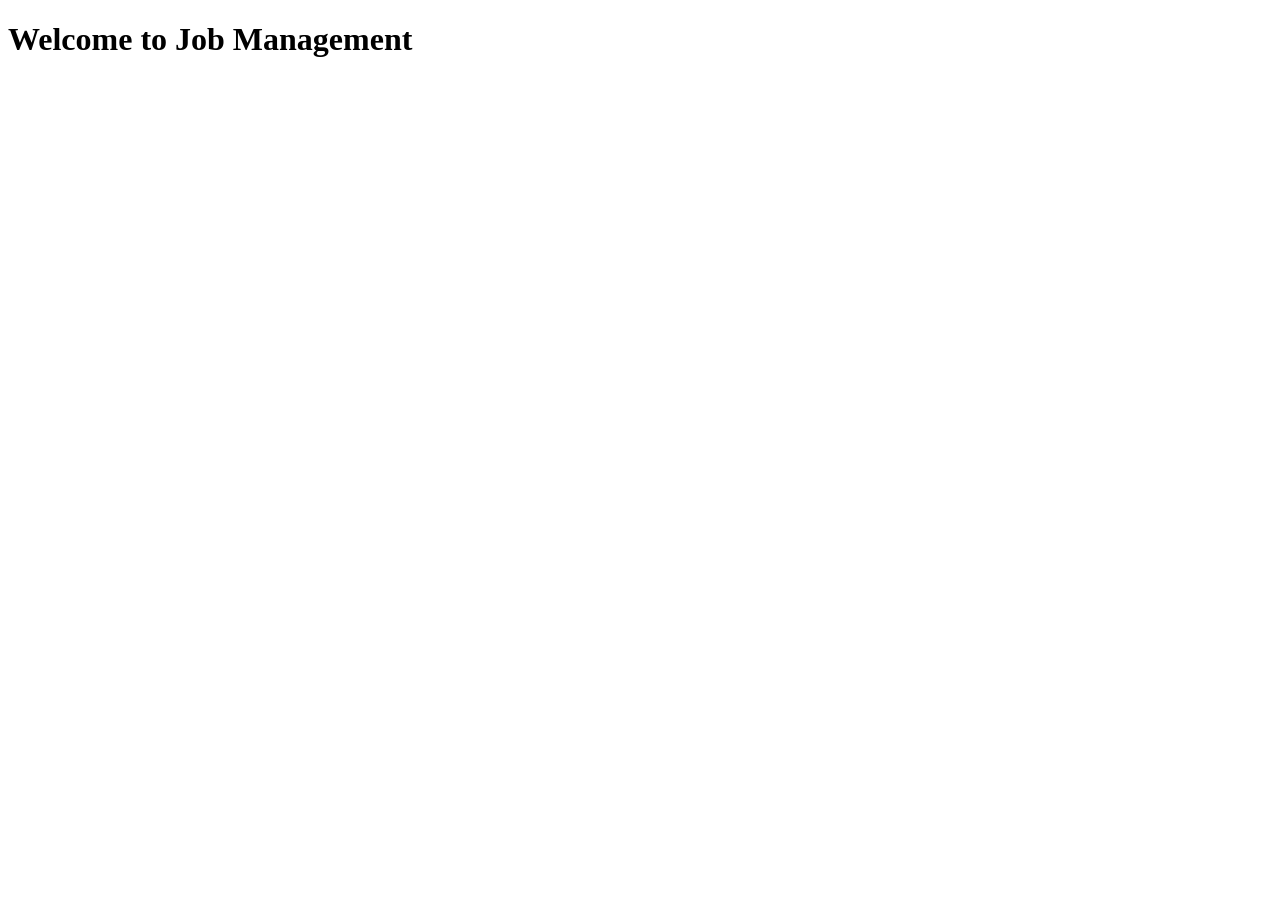
==== index.html @ 69844cc1 "first commit" ====
<!DOCTYPE html>
<html lang="en">
<head>
    <meta charset="UTF-8">
    <meta name="viewport" content="width=device-width, initial-scale=1.0">
    <title>Document</title>
</head>
<body>
    <h1>Welcome to Job Management</h1>
</body>
</html>
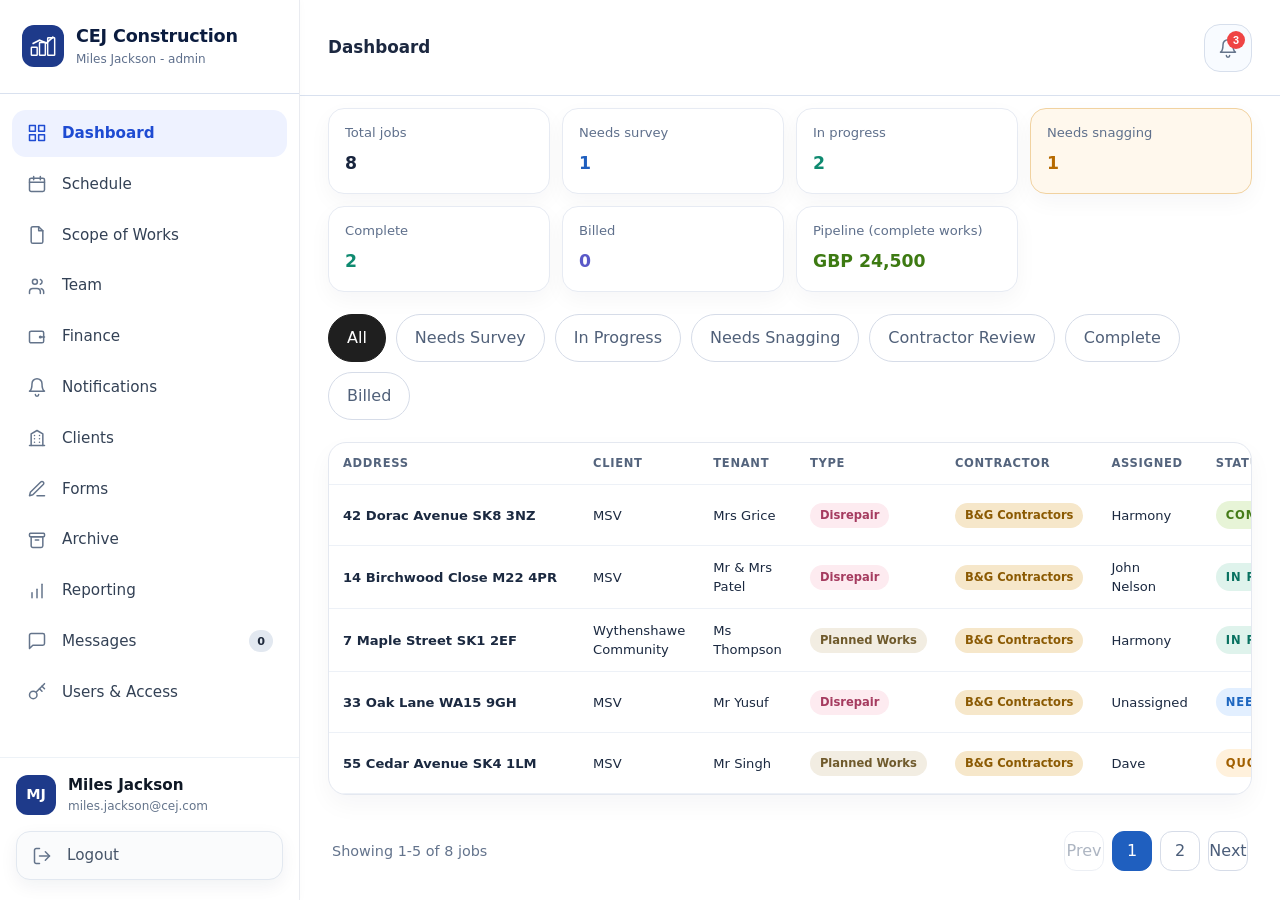
==== commit f461dbf9: "first commit" ====
--- a/index.html
+++ b/index.html
@@ -3,9 +3,108 @@
 <head>
     <meta charset="UTF-8">
     <meta name="viewport" content="width=device-width, initial-scale=1.0">
-    <title>Document</title>
+    <title>CEJ Construction - Dashboard</title>
+    <link rel="stylesheet" href="style.css">
 </head>
 <body>
-    <h1>Welcome to Job Management</h1>
+    <div class="app-shell">
+        <div class="sidebar-backdrop" id="sidebarBackdrop" hidden></div>
+        <aside class="sidebar" id="sidebar">
+            <div class="sidebar__header">
+                <button class="sidebar-close" id="sidebarClose" type="button" aria-label="Close navigation menu">
+                    <svg viewBox="0 0 24 24">
+                        <path d="M6 6l12 12"></path>
+                        <path d="M18 6L6 18"></path>
+                    </svg>
+                </button>
+                <div class="brand">
+                    <div class="brand__logo" aria-hidden="true">
+                        <svg viewBox="0 0 48 48" class="brand__logo-svg">
+                            <rect x="4" y="26" width="10" height="14" rx="1" stroke="white" stroke-width="2.5" fill="none"></rect>
+                            <rect x="18" y="18" width="10" height="22" rx="1" stroke="white" stroke-width="2.5" fill="none"></rect>
+                            <rect x="32" y="10" width="12" height="30" rx="1" stroke="white" stroke-width="2.5" fill="none"></rect>
+                            <path d="M6 20L18 14L30 19L42 8" stroke="white" stroke-width="3" fill="none"></path>
+                        </svg>
+                    </div>
+                    <div class="brand__text">
+                        <h1>CEJ Construction</h1>
+                        <p>Miles Jackson - admin</p>
+                    </div>
+                </div>
+            </div>
+
+            <nav class="sidebar__nav" id="sidebarNav" aria-label="Primary"></nav>
+
+            <div class="sidebar__footer">
+                <div class="profile-card">
+                    <div class="profile-card__avatar">MJ</div>
+                    <div class="profile-card__info">
+                        <strong>Miles Jackson</strong>
+                        <span>miles.jackson@cej.com</span>
+                    </div>
+                </div>
+                <button class="logout-button" type="button">
+                    <span class="menu-icon" aria-hidden="true">
+                        <svg viewBox="0 0 24 24">
+                            <path d="M9 21H5a2 2 0 0 1-2-2V5a2 2 0 0 1 2-2h4"></path>
+                            <path d="M16 17l5-5-5-5"></path>
+                            <path d="M21 12H9"></path>
+                        </svg>
+                    </span>
+                    <span>Logout</span>
+                </button>
+            </div>
+        </aside>
+
+        <main class="main content-area">
+            <header class="topbar content-header" id="appHeader">
+                <div class="page-title" id="contentHeaderTitle">Dashboard</div>
+                <div class="topbar-right header-actions" id="topbarActions">
+                    <button class="notification-button" id="notificationToggle" type="button" aria-label="Show notifications" aria-expanded="false">
+                        <span class="menu-icon" aria-hidden="true">
+                            <svg viewBox="0 0 24 24">
+                                <path d="M6 8a6 6 0 1 1 12 0c0 7 3 9 3 9H3s3-2 3-9"></path>
+                                <path d="M10 21a2 2 0 0 0 4 0"></path>
+                            </svg>
+                        </span>
+                        <span class="notification-button__badge">3</span>
+                    </button>
+                    <button class="menu-toggle" id="sidebarToggle" type="button" aria-label="Open navigation menu" aria-expanded="false" aria-controls="sidebar">
+                        <svg viewBox="0 0 24 24">
+                            <line x1="4" y1="7" x2="20" y2="7"></line>
+                            <line x1="4" y1="12" x2="20" y2="12"></line>
+                            <line x1="4" y1="17" x2="20" y2="17"></line>
+                        </svg>
+                    </button>
+                    <div class="notification-card" id="notificationCard" hidden>
+                        <div class="notification-card__header">
+                            <strong>Notifications</strong>
+                            <span>3 new</span>
+                        </div>
+                        <div class="notification-list" id="notificationList"></div>
+                    </div>
+                </div>
+            </header>
+
+            <section class="content page-content" id="content">
+                <div class="page active page-layout" id="pageContent"></div>
+            </section>
+        </main>
+    </div>
+
+    <script src="js/sidebar.js"></script>
+    <script src="js/pages/dashboard.js"></script>
+    <script src="js/pages/schedule.js"></script>
+    <script src="js/pages/scope.js"></script>
+    <script src="js/pages/team.js"></script>
+    <script src="js/pages/finance.js"></script>
+    <script src="js/pages/notifications.js"></script>
+    <script src="js/pages/clients.js"></script>
+    <script src="js/pages/forms.js"></script>
+    <script src="js/pages/archive.js"></script>
+    <script src="js/pages/reporting.js"></script>
+    <script src="js/pages/messages.js"></script>
+    <script src="js/pages/access.js"></script>
+    <script src="js/app.js"></script>
 </body>
-</html>+</html>
--- a/style.css
+++ b/style.css
@@ -0,0 +1,1435 @@
+* {
+    box-sizing: border-box;
+}
+
+[hidden] {
+    display: none !important;
+}
+
+:root {
+    --bg: #f4f6fb;
+    --panel: #ffffff;
+    --border: #e6e8f0;
+    --text: #18243d;
+    --muted: #6f7a8f;
+    --accent: #f4f7ff;
+    --accent-strong: #2f6df6;
+    --danger: #eb5757;
+    --shadow: 0 20px 45px rgba(24, 36, 61, 0.08);
+}
+
+body {
+    margin: 0;
+    min-height: 100vh;
+    font-family: "Segoe UI", Tahoma, Geneva, Verdana, sans-serif;
+    background:
+        radial-gradient(circle at top left, rgba(47, 109, 246, 0.08), transparent 30%),
+        linear-gradient(180deg, #f8faff 0%, var(--bg) 100%);
+    color: var(--text);
+}
+
+.app-shell {
+    display: flex;
+    min-height: 100vh;
+}
+
+.sidebar {
+    width: 246px;
+    background: var(--panel);
+    border-right: 1px solid var(--border);
+    display: flex;
+    flex-direction: column;
+}
+
+.sidebar__header {
+    padding: 22px 16px 18px;
+    border-bottom: 1px solid var(--border);
+}
+
+.brand {
+    display: flex;
+    align-items: center;
+    gap: 12px;
+}
+
+.brand__logo {
+    width: 44px;
+    height: 44px;
+    border-radius: 12px;
+    background: linear-gradient(135deg, #192848, #2f6df6);
+    display: grid;
+    place-items: center;
+    flex-shrink: 0;
+}
+
+.brand__logo-svg {
+    width: 26px;
+    height: 26px;
+    fill: #f8fbff;
+    stroke: #f8fbff;
+}
+
+.brand__text h1 {
+    margin: 0;
+    font-size: 1.6rem;
+    line-height: 1.2;
+}
+
+.brand__text p {
+    margin: 4px 0 0;
+    color: var(--muted);
+    font-size: 0.95rem;
+}
+
+.sidebar__nav {
+    padding: 14px 0;
+    flex: 1;
+}
+
+.nav-item {
+    display: flex;
+    align-items: center;
+    gap: 14px;
+    width: 100%;
+    padding: 14px 20px;
+    border: 0;
+    border-left: 3px solid transparent;
+    background: transparent;
+    color: var(--muted);
+    font: inherit;
+    text-align: left;
+    cursor: pointer;
+    transition: background-color 0.2s ease, color 0.2s ease, border-color 0.2s ease;
+}
+
+.nav-item:hover {
+    background: #fafbfe;
+    color: var(--text);
+}
+
+.nav-item.is-active {
+    background: var(--accent);
+    border-left-color: var(--accent-strong);
+    color: var(--text);
+    font-weight: 600;
+}
+
+.menu-icon {
+    width: 20px;
+    height: 20px;
+    display: inline-flex;
+    align-items: center;
+    justify-content: center;
+    color: #8a94ab;
+    flex-shrink: 0;
+}
+
+.nav-item.is-active .menu-icon,
+.logout-button:hover .menu-icon {
+    color: var(--accent-strong);
+}
+
+.menu-icon svg {
+    width: 20px;
+    height: 20px;
+    fill: none;
+    stroke: currentColor;
+    stroke-width: 1.8;
+    stroke-linecap: round;
+    stroke-linejoin: round;
+}
+
+.nav-item__label {
+    flex: 1;
+}
+
+.nav-item__badge {
+    min-width: 22px;
+    height: 22px;
+    border-radius: 999px;
+    background: var(--danger);
+    color: #fff;
+    display: inline-flex;
+    align-items: center;
+    justify-content: center;
+    font-size: 0.75rem;
+    font-weight: 700;
+    padding: 0 6px;
+}
+
+.sidebar__footer {
+    padding: 16px;
+    border-top: 1px solid var(--border);
+    background: linear-gradient(180deg, rgba(244, 247, 255, 0.3), rgba(244, 247, 255, 0.8));
+}
+
+.profile-card {
+    display: flex;
+    align-items: center;
+    gap: 12px;
+    margin-bottom: 14px;
+}
+
+.profile-card__avatar {
+    width: 42px;
+    height: 42px;
+    border-radius: 50%;
+    background: linear-gradient(135deg, #ffb36b, #ff7f50);
+    color: #fff;
+    display: grid;
+    place-items: center;
+    font-weight: 700;
+}
+
+.profile-card__info {
+    display: flex;
+    flex-direction: column;
+    min-width: 0;
+}
+
+.profile-card__info strong {
+    font-size: 0.95rem;
+}
+
+.profile-card__info span {
+    color: var(--muted);
+    font-size: 0.83rem;
+    white-space: nowrap;
+    overflow: hidden;
+    text-overflow: ellipsis;
+}
+
+.logout-button {
+    width: 100%;
+    display: flex;
+    align-items: center;
+    gap: 12px;
+    border: 0;
+    border-radius: 12px;
+    background: #fff;
+    padding: 12px 14px;
+    color: var(--text);
+    font: inherit;
+    cursor: pointer;
+    box-shadow: 0 6px 18px rgba(24, 36, 61, 0.06);
+}
+.content-area{
+    display: flex;
+    flex-direction: column;
+    width: 100%;
+    overflow: hidden;
+}
+.page-content {
+    flex: 1;
+    background: #f8faff;
+    display: flex;
+    flex-direction: column;
+    min-width: 0;
+}
+
+.content-header {
+    height: 96px;
+    padding: 22px 28px;
+    border-bottom: 1px solid var(--border);
+    display: flex;
+    align-items: center;
+    justify-content: space-between;
+    gap: 20px;
+    background: rgba(255, 255, 255, 0.8);
+    backdrop-filter: blur(10px);
+}
+
+.content-header__title-group h2 {
+    margin: 0;
+    font-size: 2rem;
+}
+
+.search-box {
+    width: min(100%, 560px);
+    display: flex;
+    align-items: center;
+    gap: 10px;
+    background: #f6f8fd;
+    border: 1px solid #cfd7ea;
+    border-radius: 999px;
+    padding: 0 16px;
+    height: 52px;
+}
+
+.search-box input {
+    flex: 1;
+    border: 0;
+    outline: 0;
+    background: transparent;
+    font: inherit;
+    color: var(--text);
+}
+
+
+
+.page-card {
+    background: #fff;
+    border: 1px solid #dce3f4;
+    border-radius: 28px;
+    box-shadow: var(--shadow);
+}
+
+.hero-panel {
+    padding: 22px;
+    margin-bottom: 28px;
+}
+
+.hero-panel__top {
+    display: flex;
+    align-items: flex-start;
+    justify-content: space-between;
+    gap: 20px;
+    margin-bottom: 18px;
+}
+
+.hero-panel__title-row {
+    display: flex;
+    align-items: center;
+    gap: 12px;
+    margin-bottom: 8px;
+}
+
+.hero-panel__title-row h3 {
+    margin: 0;
+    font-size: 1.9rem;
+}
+
+.status-pill {
+    display: inline-flex;
+    align-items: center;
+    height: 28px;
+    border-radius: 999px;
+    padding: 0 12px;
+    font-size: 0.78rem;
+    font-weight: 700;
+    letter-spacing: 0.08em;
+    text-transform: uppercase;
+}
+
+.status-pill--green {
+    background: #e4f8ea;
+    color: #1f9d58;
+}
+
+.hero-panel__top p,
+.section-heading p,
+.venue-card__meta {
+    margin: 0;
+    color: var(--muted);
+    line-height: 1.6;
+}
+
+.hero-dots {
+    display: flex;
+    gap: 10px;
+    padding-top: 4px;
+}
+
+.hero-dots span {
+    width: 12px;
+    height: 12px;
+    border-radius: 50%;
+    background: #f7d7d7;
+}
+
+.hero-dots span.is-active {
+    width: 28px;
+    border-radius: 999px;
+    background: #ff6b6b;
+}
+
+.venue-grid {
+    display: grid;
+    grid-template-columns: repeat(3, minmax(0, 1fr));
+    gap: 20px;
+}
+
+.venue-card {
+    overflow: hidden;
+    border: 2px solid #7be3b6;
+    border-radius: 24px;
+    background: #fff;
+}
+
+.venue-card__image-wrap {
+    position: relative;
+    height: 274px;
+    background: linear-gradient(135deg, #d3dff9, #f3f6ff);
+}
+
+.venue-card__image {
+    width: 100%;
+    height: 100%;
+    object-fit: cover;
+    display: block;
+}
+
+.venue-card__badge,
+.venue-card__action {
+    position: absolute;
+    top: 18px;
+}
+
+.venue-card__badge {
+    left: 18px;
+    background: #1fbb73;
+    color: #fff;
+    border-radius: 999px;
+    padding: 9px 14px;
+    font-size: 0.78rem;
+    font-weight: 700;
+}
+
+.venue-card__action {
+    right: 18px;
+    width: 42px;
+    height: 42px;
+    border: 0;
+    border-radius: 50%;
+    background: #fff;
+    color: #ff6b6b;
+    display: grid;
+    place-items: center;
+    box-shadow: 0 10px 20px rgba(24, 36, 61, 0.12);
+}
+
+.venue-card__body {
+    padding: 18px 18px 20px;
+}
+
+.venue-card__title-row,
+.section-heading {
+    display: flex;
+    align-items: flex-start;
+    justify-content: space-between;
+    gap: 16px;
+}
+
+.venue-card__title-row h4,
+.section-heading h3 {
+    margin: 0;
+    font-size: 1.15rem;
+}
+
+.venue-card__rating {
+    color: #ff6b6b;
+    font-weight: 700;
+    white-space: nowrap;
+}
+
+.venue-card__meta {
+    margin-top: 10px;
+}
+
+.state-pill-row,
+.tag-row,
+.venue-card__bottom {
+    display: flex;
+    align-items: center;
+    justify-content: space-between;
+    gap: 12px;
+}
+
+.state-pill-row {
+    margin-top: 16px;
+    justify-content: flex-start;
+}
+
+.state-pill {
+    display: inline-flex;
+    align-items: center;
+    gap: 8px;
+    height: 32px;
+    padding: 0 14px;
+    border-radius: 999px;
+    font-weight: 600;
+}
+
+.state-pill::before {
+    content: "";
+    width: 10px;
+    height: 10px;
+    border-radius: 50%;
+}
+
+.state-pill--active {
+    background: #e8f8ec;
+    color: #1f9d58;
+}
+
+.state-pill--active::before {
+    background: #37c978;
+}
+
+.state-pill--inactive {
+    background: #ffecec;
+    color: #ef6b6b;
+}
+
+.state-pill--inactive::before {
+    background: #ff7b7b;
+}
+
+.tag-row {
+    margin-top: 18px;
+    flex-wrap: wrap;
+    justify-content: flex-start;
+}
+
+.tag {
+    display: inline-flex;
+    align-items: center;
+    min-height: 32px;
+    border-radius: 999px;
+    padding: 6px 14px;
+    font-weight: 600;
+}
+
+.tag--green {
+    background: #e7f8eb;
+    color: #1f9d58;
+}
+
+.tag--pink {
+    background: #fff0f0;
+    color: #da6565;
+}
+
+.venue-card__bottom {
+    margin-top: 18px;
+}
+
+.toggle {
+    width: 48px;
+    height: 28px;
+    border-radius: 999px;
+    background: #dfe4ee;
+    position: relative;
+}
+
+.toggle::after {
+    content: "";
+    position: absolute;
+    top: 4px;
+    left: 4px;
+    width: 20px;
+    height: 20px;
+    border-radius: 50%;
+    background: #fff;
+    box-shadow: 0 3px 8px rgba(24, 36, 61, 0.16);
+}
+
+.toggle.is-on {
+    background: #2fcb7d;
+}
+
+.toggle.is-on::after {
+    left: 24px;
+}
+
+.content-section {
+    padding: 8px 2px 0;
+}
+
+.section-heading {
+    margin-bottom: 18px;
+}
+
+.child-card-grid {
+    display: grid;
+    grid-template-columns: repeat(2, minmax(0, 1fr));
+    gap: 18px;
+}
+
+.child-card {
+    padding: 24px;
+}
+
+.child-card h4 {
+    margin: 0 0 8px;
+    font-size: 1.1rem;
+}
+
+.child-card p {
+    margin: 0;
+    color: var(--muted);
+    line-height: 1.6;
+}
+
+@media (max-width: 900px) {
+    .app-shell {
+        flex-direction: column;
+    }
+
+    .sidebar {
+        width: 100%;
+    }
+
+    .page-content {
+        min-width: 100%;
+    }
+
+    .content-header {
+        height: auto;
+        padding: 18px;
+        flex-direction: column;
+        align-items: stretch;
+    }
+
+    .page-layout {
+        padding: 18px;
+    }
+
+    .hero-panel__top,
+    .section-heading,
+    .venue-card__title-row {
+        flex-direction: column;
+        align-items: flex-start;
+    }
+
+    .venue-grid,
+    .child-card-grid {
+        grid-template-columns: 1fr;
+    }
+}
+
+/* index.html extracted styles */
+/* ----- RESET & GLOBAL ----- */
+        * {
+            margin: 0;
+            padding: 0;
+            box-sizing: border-box;
+        }
+
+        body {
+            font-family: system-ui, -apple-system, 'Segoe UI', Roboto, 'Helvetica Neue', sans-serif;
+            background: #f5f7fc;
+            color: #1e1f2a;
+            line-height: 1.5;
+        }
+
+        .app-shell {
+            display: flex;
+            height: 100vh;
+            width: 100%;
+            overflow: hidden;
+        }
+
+        /* ----- SIDEBAR (scroll inside, fixed height) ----- */
+        .sidebar {
+            width: 280px;
+            background: #ffffff;
+            border-right: 1px solid #e9ebf0;
+            display: flex;
+            flex-direction: column;
+            box-shadow: 1px 0 8px rgba(0, 0, 0, 0.02);
+            height: 100vh;
+            flex-shrink: 0;
+        }
+
+        .sidebar__header {
+            padding: 24px 20px 16px 20px;
+            border-bottom: 1px solid #f0f2f6;
+            flex-shrink: 0;
+        }
+
+        .brand {
+            display: flex;
+            align-items: center;
+            gap: 12px;
+        }
+
+        .brand__logo {
+            width: 42px;
+            height: 42px;
+            background: #1e3a8a;
+            border-radius: 12px;
+            display: flex;
+            align-items: center;
+            justify-content: center;
+        }
+
+        .brand__logo-svg {
+            width: 28px;
+            height: 28px;
+            stroke: white;
+            fill: none;
+        }
+
+        .brand__text h1 {
+            font-size: 1.1rem;
+            font-weight: 700;
+            letter-spacing: -0.01em;
+            color: #0b1c3f;
+            line-height: 1.3;
+        }
+
+        .brand__text p {
+            font-size: 0.75rem;
+            color: #5e6f8c;
+            margin-top: 2px;
+        }
+
+        /* --- SCROLLABLE NAV AREA (y-axis auto, fills remaining space) --- */
+        .sidebar__nav {
+            flex: 1 1 auto;
+            overflow-y: auto;
+            padding: 16px 12px 8px 12px;
+            scrollbar-width: thin;
+            scrollbar-color: #cbd5e1 #f1f5f9;
+        }
+
+        .sidebar__nav::-webkit-scrollbar {
+            width: 5px;
+        }
+
+        .sidebar__nav::-webkit-scrollbar-track {
+            background: #f1f5f9;
+            border-radius: 20px;
+        }
+
+        .sidebar__nav::-webkit-scrollbar-thumb {
+            background: #cbd5e1;
+            border-radius: 20px;
+        }
+
+        /* nav items */
+        .nav-item {
+            display: flex;
+            align-items: center;
+            gap: 14px;
+            width: 100%;
+            padding: 12px 14px;
+            margin-bottom: 4px;
+            background: transparent;
+            border: none;
+            border-radius: 14px;
+            font-size: 0.95rem;
+            font-weight: 500;
+            color: #334155;
+            text-align: left;
+            cursor: pointer;
+            transition: all 0.15s ease;
+            white-space: nowrap;
+        }
+
+        .nav-item:hover {
+            background: #f1f5f9;
+            color: #0f1825;
+        }
+
+        .nav-item.is-active {
+            background: #eef2ff;
+            color: #1e4bd2;
+            font-weight: 600;
+        }
+
+        .nav-item.is-active .menu-icon svg {
+            stroke: #1e4bd2;
+            fill: none;
+        }
+
+        .nav-item.is-active .menu-icon svg rect,
+        .nav-item.is-active .menu-icon svg path,
+        .nav-item.is-active .menu-icon svg circle {
+            stroke: #1e4bd2;
+        }
+
+        .menu-icon {
+            width: 22px;
+            height: 22px;
+            display: flex;
+            align-items: center;
+            justify-content: center;
+            flex-shrink: 0;
+        }
+
+        .menu-icon svg {
+            width: 20px;
+            height: 20px;
+            stroke: #64748b;
+            stroke-width: 1.8;
+            fill: none;
+            stroke-linecap: round;
+            stroke-linejoin: round;
+        }
+
+        /* for filled icons like wallet, building, etc — keep consistent */
+        .menu-icon svg rect,
+        .menu-icon svg path,
+        .menu-icon svg circle {
+            stroke: #64748b;
+        }
+
+        .nav-item__label {
+            flex: 1;
+            text-align: left;
+        }
+
+        .nav-item__badge {
+            background: #e2e8f0;
+            color: #1e293b;
+            font-size: 0.7rem;
+            font-weight: 600;
+            padding: 2px 8px;
+            border-radius: 30px;
+            line-height: 1.4;
+            margin-left: 4px;
+        }
+
+        .nav-item.is-active .nav-item__badge {
+            background: #dbeafe;
+            color: #1e4bd2;
+        }
+
+        /* ----- SIDEBAR FOOTER (fixed at bottom) ----- */
+        .sidebar__footer {
+            padding: 16px 16px 20px 16px;
+            border-top: 1px solid #edf2f7;
+            flex-shrink: 0;
+            background: white;
+        }
+
+        .profile-card {
+            display: flex;
+            align-items: center;
+            gap: 12px;
+            margin-bottom: 16px;
+        }
+
+        .profile-card__avatar {
+            width: 40px;
+            height: 40px;
+            background: #1e3a8a;
+            border-radius: 12px;
+            display: flex;
+            align-items: center;
+            justify-content: center;
+            color: white;
+            font-weight: 600;
+            font-size: 0.9rem;
+            flex-shrink: 0;
+        }
+
+        .profile-card__info {
+            display: flex;
+            flex-direction: column;
+            font-size: 0.85rem;
+        }
+
+        .profile-card__info strong {
+            font-weight: 700;
+            color: #0f1825;
+        }
+
+        .profile-card__info span {
+            color: #64748b;
+            font-size: 0.75rem;
+        }
+
+        .logout-button {
+            display: flex;
+            align-items: center;
+            gap: 14px;
+            width: 100%;
+            padding: 12px 14px;
+            background: #fafbfc;
+            border: 1px solid #e2e8f0;
+            border-radius: 14px;
+            font-size: 0.95rem;
+            font-weight: 500;
+            color: #475569;
+            cursor: pointer;
+            transition: all 0.15s;
+        }
+
+        .logout-button:hover {
+            background: #fff1f0;
+            border-color: #fecaca;
+            color: #b91c1c;
+        }
+
+        .logout-button .menu-icon svg {
+            stroke: #64748b;
+        }
+
+        .logout-button:hover .menu-icon svg {
+            stroke: #b91c1c;
+        }
+
+        /* ----- MAIN CONTENT (unchanged, clean) ----- */
+        .page-content {
+            flex: 1;
+            display: flex;
+            flex-direction: column;
+            overflow-y: auto;
+            background: #f9fafc;
+            padding: 24px 24px 24px 24px;
+        }
+
+        .content-header {
+            display: flex;
+            align-items: center;
+            justify-content: space-between;
+            padding: 20px 0 16px 0;
+            flex-shrink: 0;
+            border-bottom: 1px solid #eef2f6;
+            margin-bottom: 24px;
+        }
+
+        .content-header__title-group h2 {
+            font-size: 1.8rem;
+            font-weight: 600;
+            letter-spacing: -0.02em;
+            color: #0b1c3f;
+        }
+
+        .search-box {
+            display: flex;
+            align-items: center;
+            background: white;
+            padding: 8px 16px;
+            border-radius: 40px;
+            border: 1px solid #e2e8f0;
+            min-width: 260px;
+            box-shadow: 0 2px 6px rgba(0,0,0,0.02);
+        }
+
+        .search-box .menu-icon {
+            margin-right: 10px;
+        }
+
+        .search-box input {
+            border: none;
+            background: transparent;
+            font-size: 0.9rem;
+            width: 100%;
+            outline: none;
+            color: #1e293b;
+        }
+
+        .search-box input::placeholder {
+            color: #94a3b8;
+        }
+
+       
+
+        /* dashboard mock */
+        .dashboard-grid {
+            display: grid;
+            grid-template-columns: repeat(3,1fr);
+            gap: 22px;
+        }
+        .stat-card {
+            background: #fafcff;
+            padding: 20px;
+            border-radius: 20px;
+            border: 1px solid #eef2f6;
+        }
+
+        /* zoom behaviour: when zoomed out, scroll appears only if needed.
+           The nav uses overflow-y: auto and flex:1, so it shrinks/grows naturally */
+
+
+.content-header {
+    background: #ffffff;
+}
+
+/* Layout alignment overrides */
+.app-shell {
+    min-height: 100vh;
+    align-items: stretch;
+}
+
+.sidebar {
+    width: 300px;
+    flex-shrink: 0;
+}
+
+.sidebar__header {
+    min-height: 94px;
+    padding: 20px 22px;
+    display: flex;
+    align-items: center;
+    border-bottom: 1px solid #d9e1ef;
+}
+
+.page-content {
+    flex: 1;
+    min-width: 0;
+    display: flex;
+    flex-direction: column;
+    background: #f8faff;
+}
+
+.content-header {
+    min-height: 94px;
+    padding: 20px 0;
+    display: flex;
+    align-items: center;
+    justify-content: space-between;
+    gap: 28px;
+    background: #ffffff;
+    border-bottom: 1px solid #d9e1ef;
+    margin-bottom: 0;
+}
+
+.content-header__title-group {
+    flex-shrink: 0;
+    padding-left: 28px;
+}
+
+.content-header__title-group h2 {
+    margin: 0;
+    font-size: 1.05rem;
+    font-weight: 700;
+    color: #1c2840;
+}
+
+.header-actions {
+    position: relative;
+    display: flex;
+    align-items: center;
+    justify-content: flex-end;
+    /* padding-right: 28px; */
+}
+
+.notification-button {
+    position: relative;
+    width: 48px;
+    height: 48px;
+    border: 1px solid #d7dfec;
+    border-radius: 16px;
+    background: #f8fbff;
+    color: #51627e;
+    display: inline-flex;
+    align-items: center;
+    justify-content: center;
+    cursor: pointer;
+    transition: background-color 0.2s ease, border-color 0.2s ease, color 0.2s ease;
+}
+
+.notification-button:hover,
+.notification-button.is-active {
+    background: #eef4ff;
+    border-color: #bfd0ef;
+    color: #2455d6;
+}
+
+.notification-button__badge {
+    position: absolute;
+    top: 6px;
+    right: 6px;
+    min-width: 18px;
+    height: 18px;
+    padding: 0 5px;
+    border-radius: 999px;
+    background: #ef4444;
+    color: #ffffff;
+    font-size: 0.68rem;
+    font-weight: 700;
+    display: inline-flex;
+    align-items: center;
+    justify-content: center;
+}
+
+.notification-card {
+    position: absolute;
+    top: calc(100% + 14px);
+    right: 28px;
+    width: 340px;
+    background: #ffffff;
+    border: 1px solid #d8e1f0;
+    border-radius: 20px;
+    box-shadow: 0 20px 45px rgba(24, 36, 61, 0.14);
+    padding: 12px;
+    z-index: 20;
+}
+
+.notification-card__header {
+    display: flex;
+    align-items: center;
+    justify-content: space-between;
+    gap: 12px;
+    padding: 6px 6px 14px;
+    border-bottom: 1px solid #edf2f8;
+}
+
+.notification-card__header strong {
+    font-size: 0.9rem;
+    color: #18243d;
+}
+
+.notification-card__header span {
+    color: #6f7a8f;
+    font-size: 0.74rem;
+    font-weight: 600;
+}
+
+.notification-list {
+    display: flex;
+    flex-direction: column;
+    gap: 8px;
+    padding-top: 10px;
+}
+
+.notification-item {
+    display: flex;
+    align-items: flex-start;
+    gap: 10px;
+    padding: 10px;
+    border-radius: 16px;
+    background: #f8fbff;
+}
+
+.notification-item__dot {
+    width: 10px;
+    height: 10px;
+    margin-top: 6px;
+    border-radius: 50%;
+    background: #2455d6;
+    flex-shrink: 0;
+}
+
+.notification-item__content h3 {
+    margin: 0 0 3px;
+    font-size: 0.76rem;
+    color: #18243d;
+}
+
+.notification-item__content p {
+    margin: 0 0 4px;
+    color: #5f708c;
+    font-size: 0.7rem;
+    line-height: 1.35;
+}
+
+.notification-item__content span {
+    color: #8a96ad;
+    font-size: 0.66rem;
+    font-weight: 600;
+}
+
+.page-layout {
+    /* padding: 30px 28px 0; */
+    min-width: 0;
+    /* overflow-x: hidden; */
+}
+
+@media (max-width: 900px) {
+    .sidebar {
+        width: 100%;
+    }
+
+    .sidebar__header {
+        min-height: auto;
+    }
+
+    .content-header {
+        min-height: auto;
+        justify-content: stretch;
+        gap: 16px;
+    }
+
+    .content-header__title-group {
+        padding-left: 18px;
+    }
+
+    .header-actions {
+        /* width: 100%; */
+        /* padding: 0 18px 0 18px; */
+        justify-content: flex-end;
+    }
+
+    .notification-card {
+        right: 18px;
+        width: min(100%, 320px);
+    }
+
+}
+
+/* Final layout cleanup */
+html,
+body {
+    max-width: 100%;
+    overflow-x: hidden;
+}
+
+body {
+    background: #ffffff;
+}
+
+.app-shell,
+.content-area,
+.page-content,
+.page-layout {
+    width: 100%;
+    max-width: 100%;
+}
+
+html,
+body {
+    height: 100%;
+}
+
+body {
+    overflow: hidden;
+}
+
+.app-shell,
+.content-area {
+    height: 100vh;
+}
+
+.page-content {
+    flex: 1;
+    min-height: 0;
+    overflow-y: auto;
+    overflow-x: hidden;
+    background: transparent;
+    padding: 0;
+}
+
+.page-layout {
+    overflow-x: hidden;
+}
+
+.sidebar {
+    height: 100vh;
+    overflow: hidden;
+    position: relative;
+    z-index: 30;
+}
+
+.header-actions {
+    margin-left: auto;
+}
+
+.main {
+    display: flex;
+    flex-direction: column;
+    min-width: 0;
+}
+
+.topbar {
+    display: flex;
+    align-items: center;
+    gap: 16px;
+    min-height: 94px;
+    padding: 20px 28px;
+    border-bottom: 1px solid #d9e1ef;
+    background: #ffffff;
+    flex-shrink: 0;
+}
+
+.page-title {
+    font-size: 1.05rem;
+    font-weight: 700;
+    color: #1c2840;
+    white-space: nowrap;
+}
+
+.menu-toggle {
+    display: none;
+    width: 46px;
+    height: 46px;
+    border: 1px solid #d7dfec;
+    border-radius: 14px;
+    background: #ffffff;
+    color: #51627e;
+    align-items: center;
+    justify-content: center;
+    cursor: pointer;
+}
+
+.menu-toggle svg {
+    width: 20px;
+    height: 20px;
+    fill: none;
+    stroke: currentColor;
+    stroke-width: 2;
+    stroke-linecap: round;
+}
+
+.sidebar-close {
+    display: none;
+    width: 40px;
+    height: 40px;
+    border: 1px solid #d7dfec;
+    border-radius: 12px;
+    background: #ffffff;
+    color: #51627e;
+    align-items: center;
+    justify-content: center;
+    cursor: pointer;
+    margin-left: auto;
+    margin-bottom: 12px;
+}
+
+.sidebar-close svg {
+    width: 18px;
+    height: 18px;
+    fill: none;
+    stroke: currentColor;
+    stroke-width: 2;
+    stroke-linecap: round;
+}
+
+.search-box {
+    width: min(100%, 530px);
+    margin-right: auto;
+}
+
+.search-ico {
+    width: 18px;
+    height: 18px;
+    flex-shrink: 0;
+    fill: none;
+    stroke: #64748b;
+    stroke-width: 1.8;
+    stroke-linecap: round;
+    stroke-linejoin: round;
+}
+
+.topbar-right {
+    position: relative;
+    display: flex;
+    align-items: center;
+    gap: 12px;
+    margin-left: 0;
+}
+
+.content {
+    flex: 1;
+    min-height: 0;
+    min-width: 0;
+    overflow-y: auto;
+    overflow-x: hidden;
+    background: transparent;
+}
+
+.page {
+    min-width: 0;
+}
+
+.page-layout {
+    padding-left: 28px;
+    padding-right: 28px;
+    padding-bottom: 20px;
+}
+
+.sidebar-backdrop {
+    position: fixed;
+    inset: 0;
+    background: rgba(15, 23, 42, 0.35);
+    z-index: 25;
+}
+
+@media (max-width: 768px) {
+    .app-shell {
+        position: relative;
+    }
+
+    .sidebar {
+        position: fixed;
+        top: 0;
+        left: 0;
+        width: min(86vw, 320px);
+        transform: translateX(-100%);
+        transition: transform 0.25s ease;
+        box-shadow: 0 24px 48px rgba(15, 23, 42, 0.18);
+        overflow: visible;
+    }
+
+    .sidebar__header {
+        position: relative;
+        display: block;
+    }
+
+    .app-shell.sidebar-open .sidebar {
+        transform: translateX(0);
+    }
+
+    .main,
+    .content-area {
+        width: 100%;
+    }
+
+    .menu-toggle {
+        display: inline-flex;
+        margin-left: 0;
+    }
+
+    .sidebar-close {
+        display: inline-flex;
+        position: absolute;
+        top: 20px;
+        right: -50px;
+        margin: 0;
+        z-index: 2;
+        opacity: 0;
+        visibility: hidden;
+        pointer-events: none;
+        transition: opacity 0.2s ease, visibility 0.2s ease;
+    }
+
+    .app-shell.sidebar-open .sidebar-close {
+        opacity: 1;
+        visibility: visible;
+        pointer-events: auto;
+    }
+
+    .topbar {
+        padding: 16px 18px;
+        min-height: 78px;
+        flex-wrap: nowrap;
+        justify-content: space-between;
+        flex-direction: row;
+    }
+
+    .search-box {
+        display: none;
+    }
+
+    .topbar-right {
+        display: flex;
+        align-items: center;
+        justify-content: flex-end;
+        gap: 10px;
+        margin-left: auto;
+    }
+
+    .page-title {
+        flex: 1;
+        font-size: 1rem;
+        min-width: 0;
+        /* overflow: hidden;
+        text-overflow: ellipsis;
+        white-space: nowrap; */
+    }
+
+    .content-header__title-group,
+    #contentHeaderTitle {
+        padding: 0;
+        margin: 0;
+    }
+
+    .page-layout {
+        padding-left: 18px;
+        padding-right: 18px;
+        padding-bottom: 20px;
+    }
+
+    .dashboard-stats {
+        grid-template-columns: repeat(2, minmax(0, 1fr));
+    }
+
+    .notification-button {
+        flex-shrink: 0;
+    }
+}
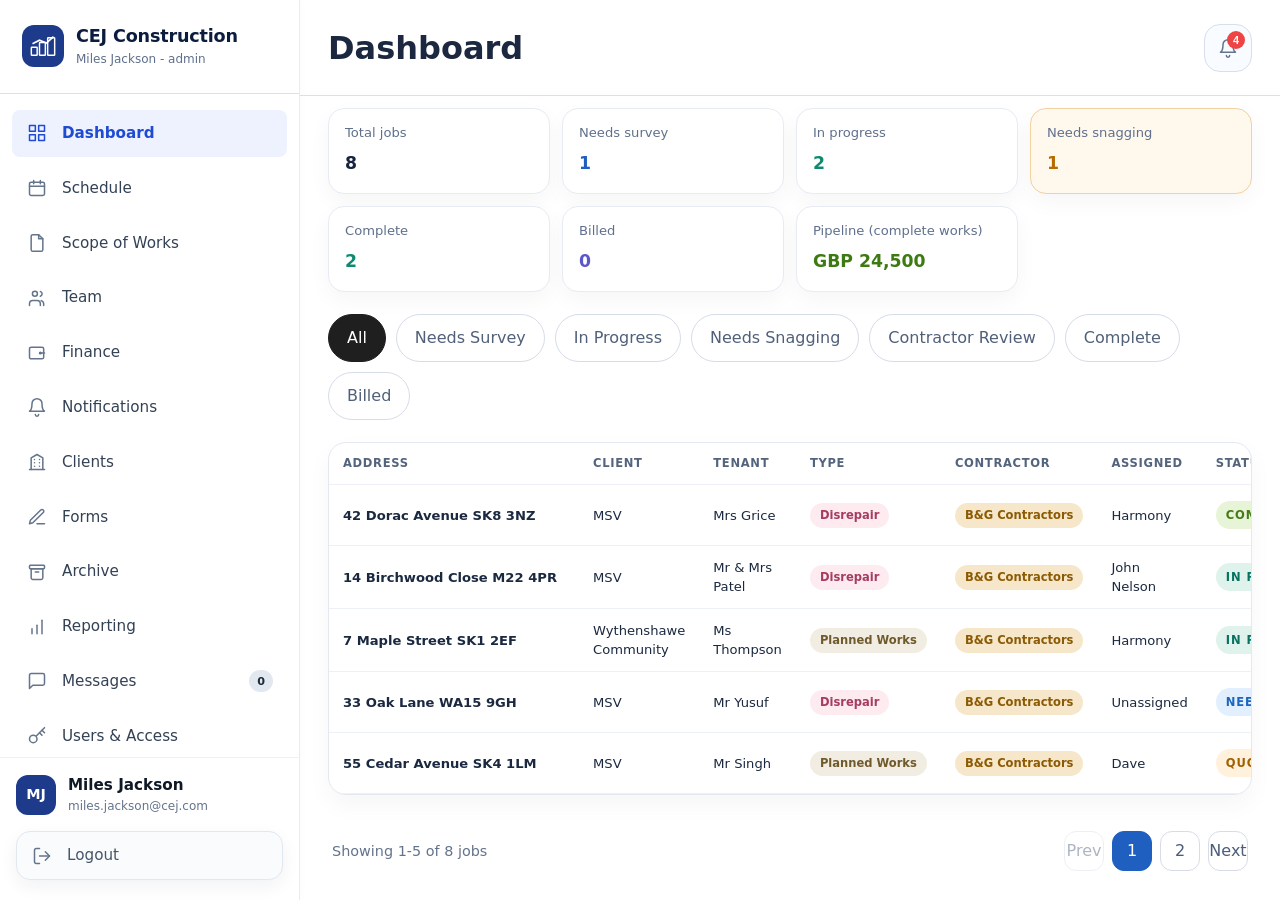
==== commit 5ad354fa: "update" ====
--- a/index.html
+++ b/index.html
@@ -67,7 +67,7 @@
                                 <path d="M10 21a2 2 0 0 0 4 0"></path>
                             </svg>
                         </span>
-                        <span class="notification-button__badge">3</span>
+                        <span class="notification-button__badge" id="notificationBadge">3</span>
                     </button>
                     <button class="menu-toggle" id="sidebarToggle" type="button" aria-label="Open navigation menu" aria-expanded="false" aria-controls="sidebar">
                         <svg viewBox="0 0 24 24">
@@ -79,7 +79,7 @@
                     <div class="notification-card" id="notificationCard" hidden>
                         <div class="notification-card__header">
                             <strong>Notifications</strong>
-                            <span>3 new</span>
+                            <button class="notification-card__mark-all" id="notificationMarkAll" type="button">Mark all read</button>
                         </div>
                         <div class="notification-list" id="notificationList"></div>
                     </div>
--- a/style.css
+++ b/style.css
@@ -98,6 +98,7 @@
     color: var(--muted);
     font: inherit;
     text-align: left;
+    border-radius: 8px;
     cursor: pointer;
     transition: background-color 0.2s ease, color 0.2s ease, border-color 0.2s ease;
 }
@@ -705,10 +706,10 @@
             gap: 14px;
             width: 100%;
             padding: 12px 14px;
-            margin-bottom: 4px;
+            margin-bottom: 8px;
             background: transparent;
             border: none;
-            border-radius: 14px;
+            border-radius: 8px;
             font-size: 0.95rem;
             font-weight: 500;
             color: #334155;
@@ -986,7 +987,7 @@
 
 .content-header__title-group h2 {
     margin: 0;
-    font-size: 1.05rem;
+    font-size: 1.45rem;
     font-weight: 700;
     color: #1c2840;
 }
@@ -1042,13 +1043,14 @@
     position: absolute;
     top: calc(100% + 14px);
     right: 28px;
-    width: 340px;
+    width: 370px;
     background: #ffffff;
     border: 1px solid #d8e1f0;
-    border-radius: 20px;
+    border-radius: 16px;
     box-shadow: 0 20px 45px rgba(24, 36, 61, 0.14);
-    padding: 12px;
+    padding: 0;
     z-index: 20;
+    overflow: hidden;
 }
 
 .notification-card__header {
@@ -1056,56 +1058,77 @@
     align-items: center;
     justify-content: space-between;
     gap: 12px;
-    padding: 6px 6px 14px;
-    border-bottom: 1px solid #edf2f8;
+    padding: 14px 14px 10px;
+    border-bottom: 1px solid #dce5f0;
+    background: #ffffff;
 }
 
 .notification-card__header strong {
-    font-size: 0.9rem;
+    font-size: 0.92rem;
     color: #18243d;
 }
 
-.notification-card__header span {
-    color: #6f7a8f;
-    font-size: 0.74rem;
-    font-weight: 600;
+.notification-card__mark-all {
+    border: 1px solid #c9d1db;
+    background: #f5f5f5;
+    color: #384354;
+    border-radius: 12px;
+    padding: 8px 14px;
+    font: inherit;
+    font-size: 0.82rem;
+    cursor: pointer;
 }
 
 .notification-list {
     display: flex;
     flex-direction: column;
-    gap: 8px;
-    padding-top: 10px;
+    background: #ffffffff;
 }
 
 .notification-item {
     display: flex;
     align-items: flex-start;
     gap: 10px;
-    padding: 10px;
-    border-radius: 16px;
-    background: #f8fbff;
+    padding: 12px 14px;
+    background: #ffffffff;
+    border-bottom: 1px solid #bfd2ea;
 }
 
 .notification-item__dot {
-    width: 10px;
-    height: 10px;
+    width: 8px;
+    height: 8px;
     margin-top: 6px;
     border-radius: 50%;
-    background: #2455d6;
     flex-shrink: 0;
 }
 
+.notification-item__dot--amber {
+    background: #f2a228;
+}
+
+.notification-item__dot--blue {
+    background: #4690e8;
+}
+
+.notification-item__dot--red {
+    background: #ef5757;
+}
+
+.notification-item.is-read {
+    opacity: 0.72;
+}
+
 .notification-item__content h3 {
-    margin: 0 0 3px;
+    margin: 0 0 4px;
+    font-size: 0.78rem;
+    font-weight: 400;
+    color: #18243d;
+}
+
+.notification-item__content p {
+    margin: 0;
+    color: #5f708c;
     font-size: 0.76rem;
-    color: #18243d;
-}
-
-.notification-item__content p {
-    margin: 0 0 4px;
-    color: #5f708c;
-    font-size: 0.7rem;
     line-height: 1.35;
 }
 
@@ -1148,7 +1171,7 @@
 
     .notification-card {
         right: 18px;
-        width: min(100%, 320px);
+        width: min(100%, 360px);
     }
 
 }
@@ -1228,7 +1251,7 @@
 }
 
 .page-title {
-    font-size: 1.05rem;
+    font-size: 32px;
     font-weight: 700;
     color: #1c2840;
     white-space: nowrap;
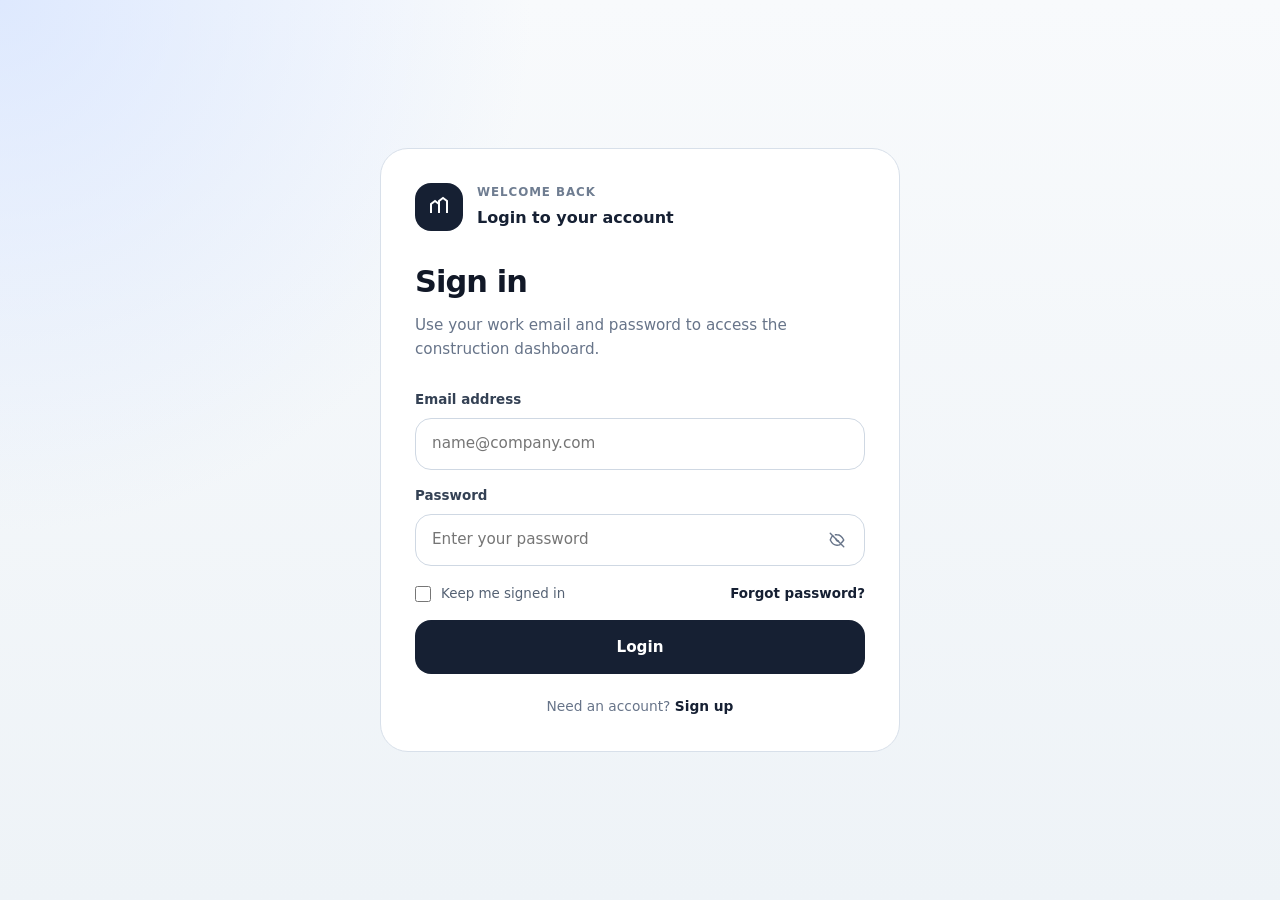
==== commit a435c675: "update" ====
--- a/index.html
+++ b/index.html
@@ -28,7 +28,7 @@
                     </div>
                     <div class="brand__text">
                         <h1>CEJ Construction</h1>
-                        <p>Miles Jackson - admin</p>
+                        <p id="sidebarBrandMeta">Signed out</p>
                     </div>
                 </div>
             </div>
@@ -37,13 +37,13 @@
 
             <div class="sidebar__footer">
                 <div class="profile-card">
-                    <div class="profile-card__avatar">MJ</div>
+                    <div class="profile-card__avatar" id="sidebarProfileAvatar">GU</div>
                     <div class="profile-card__info">
-                        <strong>Miles Jackson</strong>
-                        <span>miles.jackson@cej.com</span>
+                        <strong id="sidebarProfileName">Guest User</strong>
+                        <span id="sidebarProfileEmail">Not signed in</span>
                     </div>
                 </div>
-                <button class="logout-button" type="button">
+                <button class="logout-button" id="logoutButton" type="button">
                     <span class="menu-icon" aria-hidden="true">
                         <svg viewBox="0 0 24 24">
                             <path d="M9 21H5a2 2 0 0 1-2-2V5a2 2 0 0 1 2-2h4"></path>
@@ -60,6 +60,10 @@
             <header class="topbar content-header" id="appHeader">
                 <div class="page-title" id="contentHeaderTitle">Dashboard</div>
                 <div class="topbar-right header-actions" id="topbarActions">
+                    <button class="topbar-primary-action" id="newJobButton" type="button">
+                        <span aria-hidden="true">+</span>
+                        <span>New job</span>
+                    </button>
                     <button class="notification-button" id="notificationToggle" type="button" aria-label="Show notifications" aria-expanded="false">
                         <span class="menu-icon" aria-hidden="true">
                             <svg viewBox="0 0 24 24">
@@ -91,6 +95,7 @@
             </section>
         </main>
     </div>
+    <div class="toast-stack" id="toastStack" aria-live="polite" aria-atomic="true"></div>
 
     <script src="js/sidebar.js"></script>
     <script src="js/pages/dashboard.js"></script>
@@ -105,6 +110,8 @@
     <script src="js/pages/reporting.js"></script>
     <script src="js/pages/messages.js"></script>
     <script src="js/pages/access.js"></script>
+    <script src="js/pages/login.js"></script>
+    <script src="js/pages/signup.js"></script>
     <script src="js/app.js"></script>
 </body>
 </html>
--- a/style.css
+++ b/style.css
@@ -1000,6 +1000,29 @@
     /* padding-right: 28px; */
 }
 
+.topbar-primary-action {
+    min-height: 48px;
+    padding: 0 18px;
+    border: 1px solid #162033;
+    border-radius: 16px;
+    background: #162033;
+    color: #ffffff;
+    display: inline-flex;
+    align-items: center;
+    justify-content: center;
+    gap: 8px;
+    font: inherit;
+    font-size: 0.9rem;
+    font-weight: 700;
+    cursor: pointer;
+    transition: background-color 0.2s ease, border-color 0.2s ease;
+}
+
+.topbar-primary-action:hover {
+    background: #22314c;
+    border-color: #22314c;
+}
+
 .notification-button {
     position: relative;
     width: 48px;
@@ -1346,6 +1369,50 @@
     padding-bottom: 20px;
 }
 
+.toast-stack {
+    position: fixed;
+    top: 20px;
+    right: 20px;
+    z-index: 200;
+    display: flex;
+    flex-direction: column;
+    gap: 10px;
+    pointer-events: none;
+}
+
+.toast {
+    min-width: 260px;
+    max-width: 360px;
+    border-radius: 16px;
+    padding: 14px 16px;
+    color: #ffffff;
+    box-shadow: 0 18px 32px rgba(15, 23, 42, 0.2);
+    font-size: 0.88rem;
+    line-height: 1.45;
+}
+
+.toast--success {
+    background: #166534;
+}
+
+.toast--error {
+    background: #b91c1c;
+}
+
+.app-shell--auth .content-area {
+    width: 100%;
+}
+
+.app-shell--auth .page-content {
+    height: 100vh;
+    overflow: hidden;
+}
+
+.app-shell--auth .page-layout {
+    height: 100%;
+    padding: 0;
+}
+
 .sidebar-backdrop {
     position: fixed;
     inset: 0;
@@ -1455,4 +1522,12 @@
     .notification-button {
         flex-shrink: 0;
     }
-}
+
+    .topbar-primary-action {
+        min-height: 44px;
+        padding: 0 14px;
+        border-radius: 14px;
+        font-size: 0.84rem;
+        flex-shrink: 0;
+    }
+}
